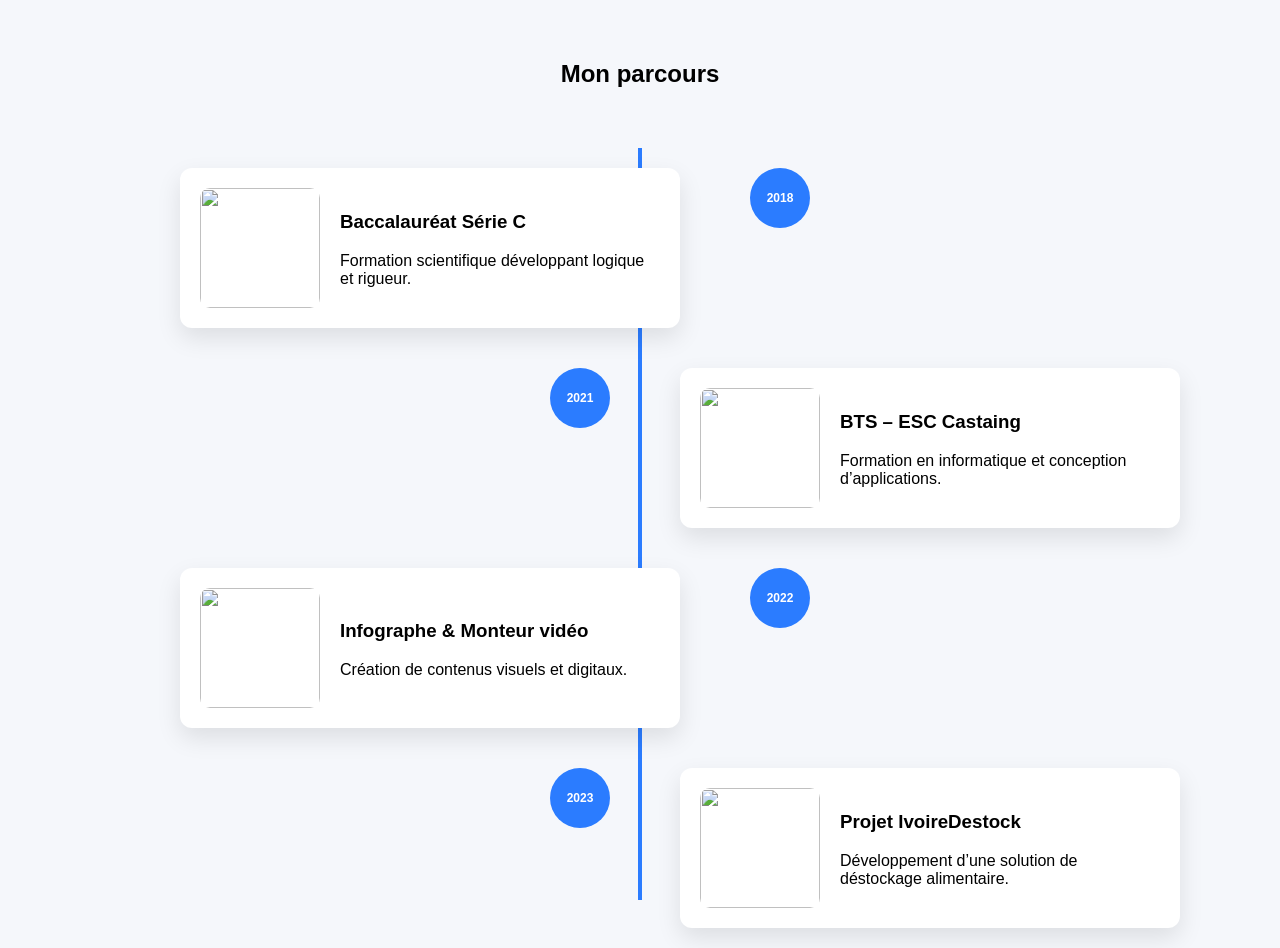
==== Exemple.html @ 93384f0f "Ajout des nouvelles pages et styles du portfolio" ====
<!DOCTYPE html>
<html lang="fr">
<head>
<meta charset="UTF-8">
<meta name="viewport" content="width=device-width, initial-scale=1.0">

<title>Mon Parcours</title>

<style>

/* ===== BASE ===== */
body{
margin:0;
font-family:Arial, sans-serif;
background:#f5f7fb;
}

h2{
text-align:center;
padding:40px;
}

/* ===== TIMELINE ===== */
.timeline{
position:relative;
max-width:1000px;
margin:auto;
}

/* ligne */
.timeline-line{
position:absolute;
width:4px;
background:#2b7cff;
top:0;
left:50%;
transform:translateX(-50%);
height:0;
}

/* container */
.container{
position:relative;
width:50%;
padding:20px 40px;
opacity:0;
transition:0.6s;
}

/* gauche droite */
.container.left{
left:0;
transform:translateX(-100px);
}

.container.right{
left:50%;
transform:translateX(100px);
}

/* quand visible */
.container.show{
opacity:1;
transform:translateX(0);
}

/* contenu */
.content{
background:white;
padding:20px;
border-radius:12px;
box-shadow:0 10px 25px rgba(0,0,0,0.1);
transition:0.3s;
}

.content:hover{
transform:translateY(-10px);
box-shadow:0 15px 35px rgba(0,0,0,0.2);
}

/* image + texte */
.box{
display:flex;
gap:20px;
align-items:center;
}

.timeline-img{
width:120px;
height:120px;
object-fit:cover;
border-radius:10px;
transition:0.3s;
}

.timeline-img:hover{
transform:scale(1.1);
}

/* date */
.content::after{
content:attr(data-date);
position:absolute;
top:20px;
width:60px;
height:60px;
background:#2b7cff;
color:white;
border-radius:50%;
display:flex;
align-items:center;
justify-content:center;
font-size:12px;
font-weight:bold;
}

/* position date */
.container.left .content::after{
right:-90px;
}

.container.right .content::after{
left:-90px;
}

/* ===== MOBILE ===== */
@media(max-width:768px){

.timeline-line{
left:20px;
}

.container{
width:100%;
padding-left:70px;
left:0 !important;
transform:translateX(0);
}

.box{
flex-direction:column;
align-items:flex-start;
}

.timeline-img{
width:100%;
height:auto;
}

.content::after{
left:-50px !important;
}

}

/* smooth */
html{
scroll-behavior:smooth;
}

</style>
</head>

<body>

<h2>Mon parcours</h2>

<div class="timeline">

<div class="timeline-line" id="line"></div>

<!-- BAC -->
<div class="container left">
<div class="content" data-date="2018">
<div class="box">
<img src="bac.jpg" class="timeline-img">
<div>
<h3>Baccalauréat Série C</h3>
<p>Formation scientifique développant logique et rigueur.</p>
</div>
</div>
</div>
</div>

<!-- BTS -->
<div class="container right">
<div class="content" data-date="2021">
<div class="box">
<img src="bts.jpg" class="timeline-img">
<div>
<h3>BTS – ESC Castaing</h3>
<p>Formation en informatique et conception d’applications.</p>
</div>
</div>
</div>
</div>

<!-- EXPERIENCE -->
<div class="container left">
<div class="content" data-date="2022">
<div class="box">
<img src="impact.jpg" class="timeline-img">
<div>
<h3>Infographe & Monteur vidéo</h3>
<p>Création de contenus visuels et digitaux.</p>
</div>
</div>
</div>
</div>

<!-- PROJET -->
<div class="container right">
<div class="content" data-date="2023">
<div class="box">
<img src="ivoiredestock.jpg" class="timeline-img">
<div>
<h3>Projet IvoireDestock</h3>
<p>Développement d’une solution de déstockage alimentaire.</p>
</div>
</div>
</div>
</div>

</div>

<script>

/* ===== ANIMATION BLOCS ===== */
const observer = new IntersectionObserver((entries)=>{
entries.forEach(entry=>{
if(entry.isIntersecting){
entry.target.classList.add("show");
}
});
},{threshold:0.2});

document.querySelectorAll(".container").forEach(el=>{
observer.observe(el);
});

/* ===== LIGNE ===== */
const line = document.getElementById("line");

window.addEventListener("scroll",()=>{

const timeline = document.querySelector(".timeline");
const rect = timeline.getBoundingClientRect();
let windowHeight = window.innerHeight;

let progress = (windowHeight - rect.top) / rect.height;
progress = Math.max(0, Math.min(1, progress));

line.style.height = (progress * 100) + "%";

});

</script>

</body>
</html>
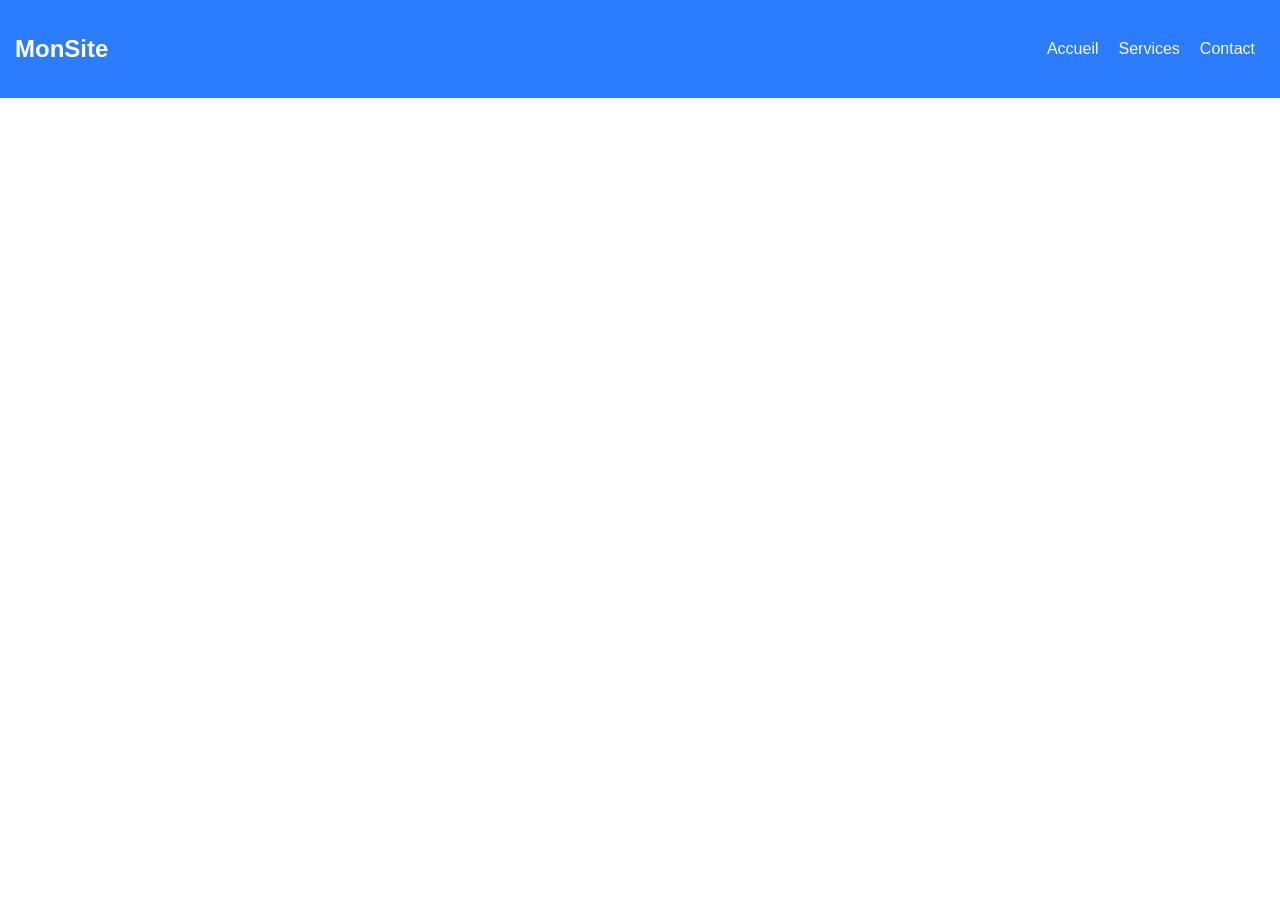
==== commit 57ce8ded: "Ajout des nouvelles modification" ====
--- a/Exemple.html
+++ b/Exemple.html
@@ -1,5 +1,5 @@
 <!DOCTYPE html>
-<html lang="fr">
+<!---<html lang="fr">
 <head>
 <meta charset="UTF-8">
 <meta name="viewport" content="width=device-width, initial-scale=1.0">
@@ -169,7 +169,7 @@
 
 <div class="timeline-line" id="line"></div>
 
-<!-- BAC -->
+<!-- BAC --
 <div class="container left">
 <div class="content" data-date="2018">
 <div class="box">
@@ -182,7 +182,7 @@
 </div>
 </div>
 
-<!-- BTS -->
+<!-- BTS --
 <div class="container right">
 <div class="content" data-date="2021">
 <div class="box">
@@ -195,7 +195,7 @@
 </div>
 </div>
 
-<!-- EXPERIENCE -->
+<!-- EXPERIENCE --
 <div class="container left">
 <div class="content" data-date="2022">
 <div class="box">
@@ -208,7 +208,7 @@
 </div>
 </div>
 
-<!-- PROJET -->
+<!-- PROJET --
 <div class="container right">
 <div class="content" data-date="2023">
 <div class="box">
@@ -257,4 +257,117 @@
 </script>
 
 </body>
-</html> + </html> -->
+
+
+
+
+
+
+
+<!DOCTYPE html>
+<html lang="fr">
+<head>
+<meta charset="UTF-8">
+<meta name="viewport" content="width=device-width, initial-scale=1.0">
+
+<title>Menu Burger</title>
+
+<style>
+body{
+  margin:0;
+  font-family: Arial;
+}
+
+/* HEADER */
+header{
+  display:flex;
+  justify-content:space-between;
+  align-items:center;
+  background:#2b7cff;
+  color:white;
+  padding:15px;
+}
+
+/* MENU NORMAL */
+nav{
+  display:flex;
+}
+
+nav a{
+  color:white;
+  text-decoration:none;
+  margin:0 10px;
+}
+
+/* BURGER */
+.burger{
+  display:none;
+  cursor:pointer;
+}
+
+.burger div{
+  width:25px;
+  height:3px;
+  background:white;
+  margin:5px;
+}
+
+/* MOBILE */
+@media(max-width:768px){
+
+  nav{
+    position:absolute;
+    top:60px;
+    left:0;
+    width:100%;
+    background:#2b7cff;
+    flex-direction:column;
+    text-align:center;
+
+    display:none; /* caché au départ */
+  }
+
+  nav.active{
+    display:flex; /* affiché quand on clique */
+  }
+
+  .burger{
+    display:block;
+  }
+}
+</style>
+</head>
+
+<body>
+
+<header>
+  <h2>MonSite</h2>
+
+  <nav id="menu">
+    <a href="#">Accueil</a>
+    <a href="#">Services</a>
+    <a href="#">Contact</a>
+  </nav>
+
+  <div class="burger" onclick="toggleMenu()">
+    <div></div>
+    <div></div>
+    <div></div>
+  </div>
+
+</header>
+
+<script>
+function toggleMenu(){
+  document.getElementById("menu").classList.toggle("active");
+}
+</script>
+
+</body>
+</html>
+
+
+
+
+
